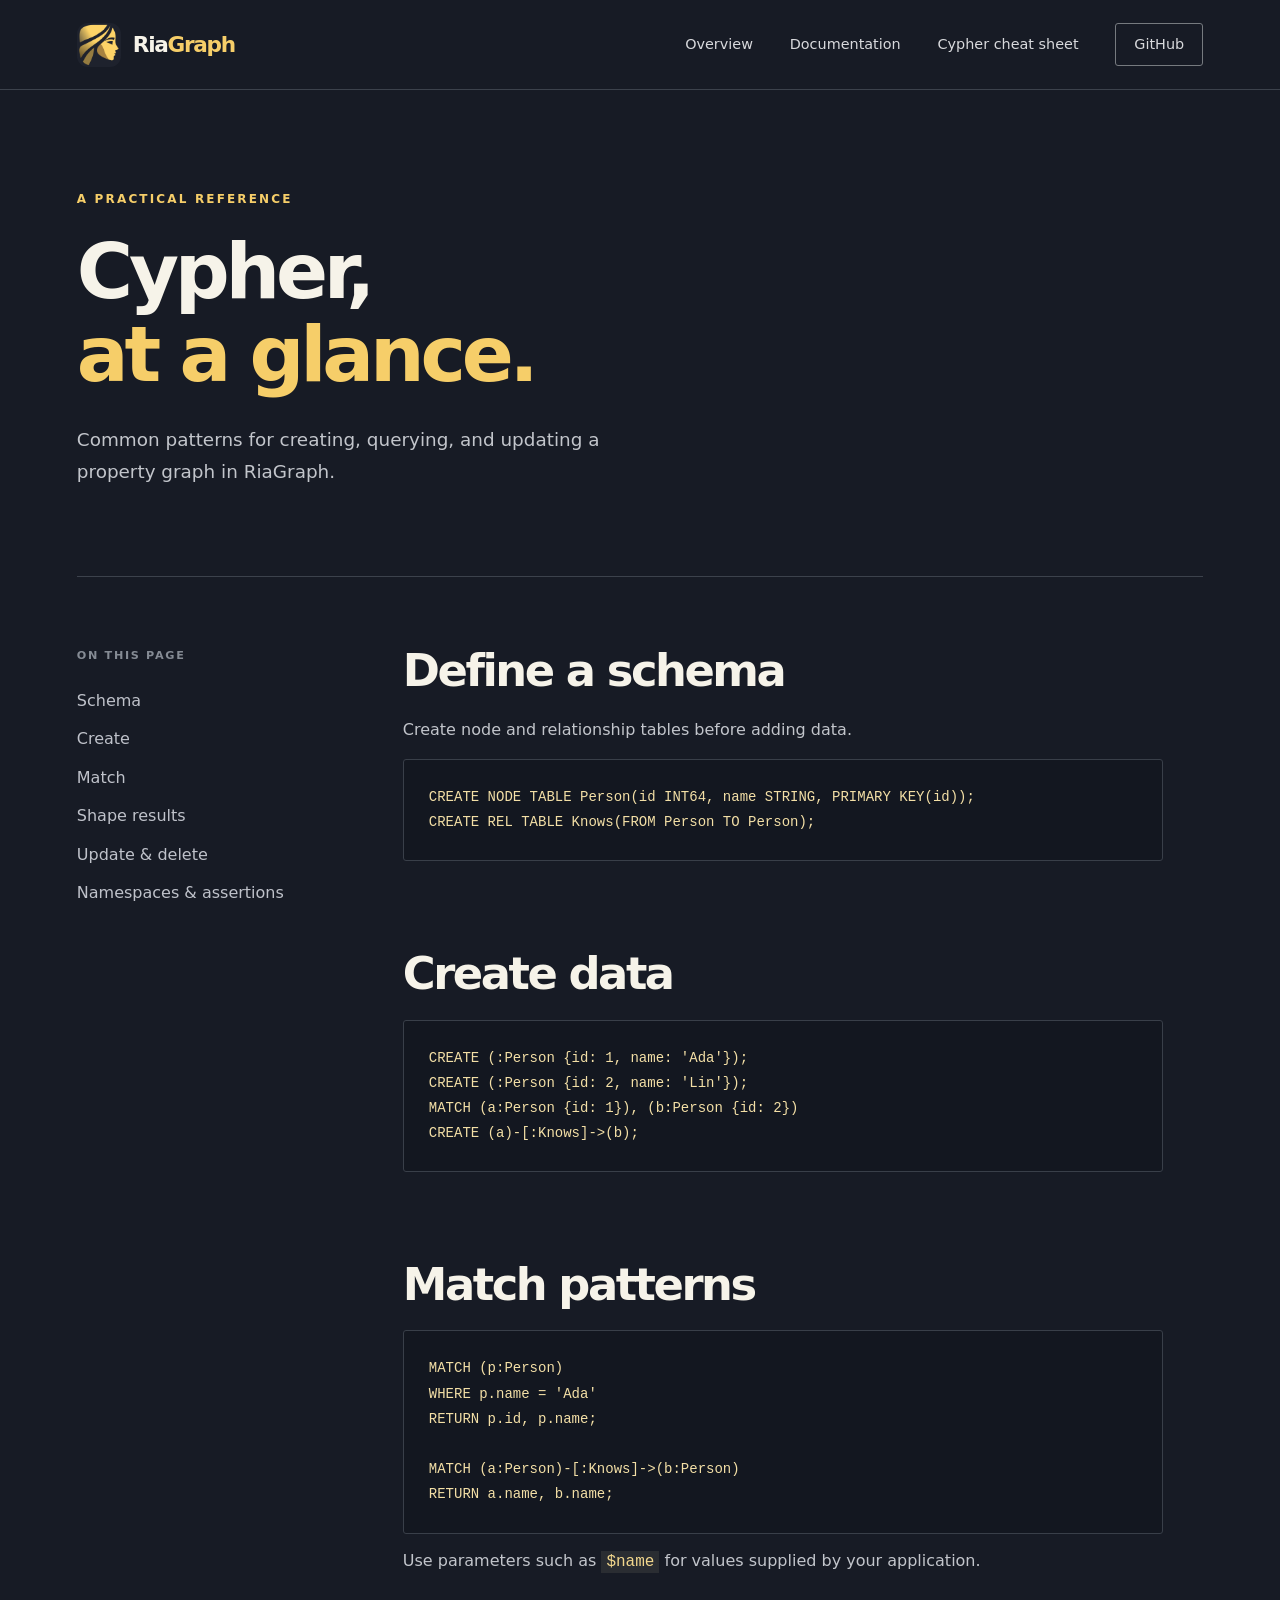
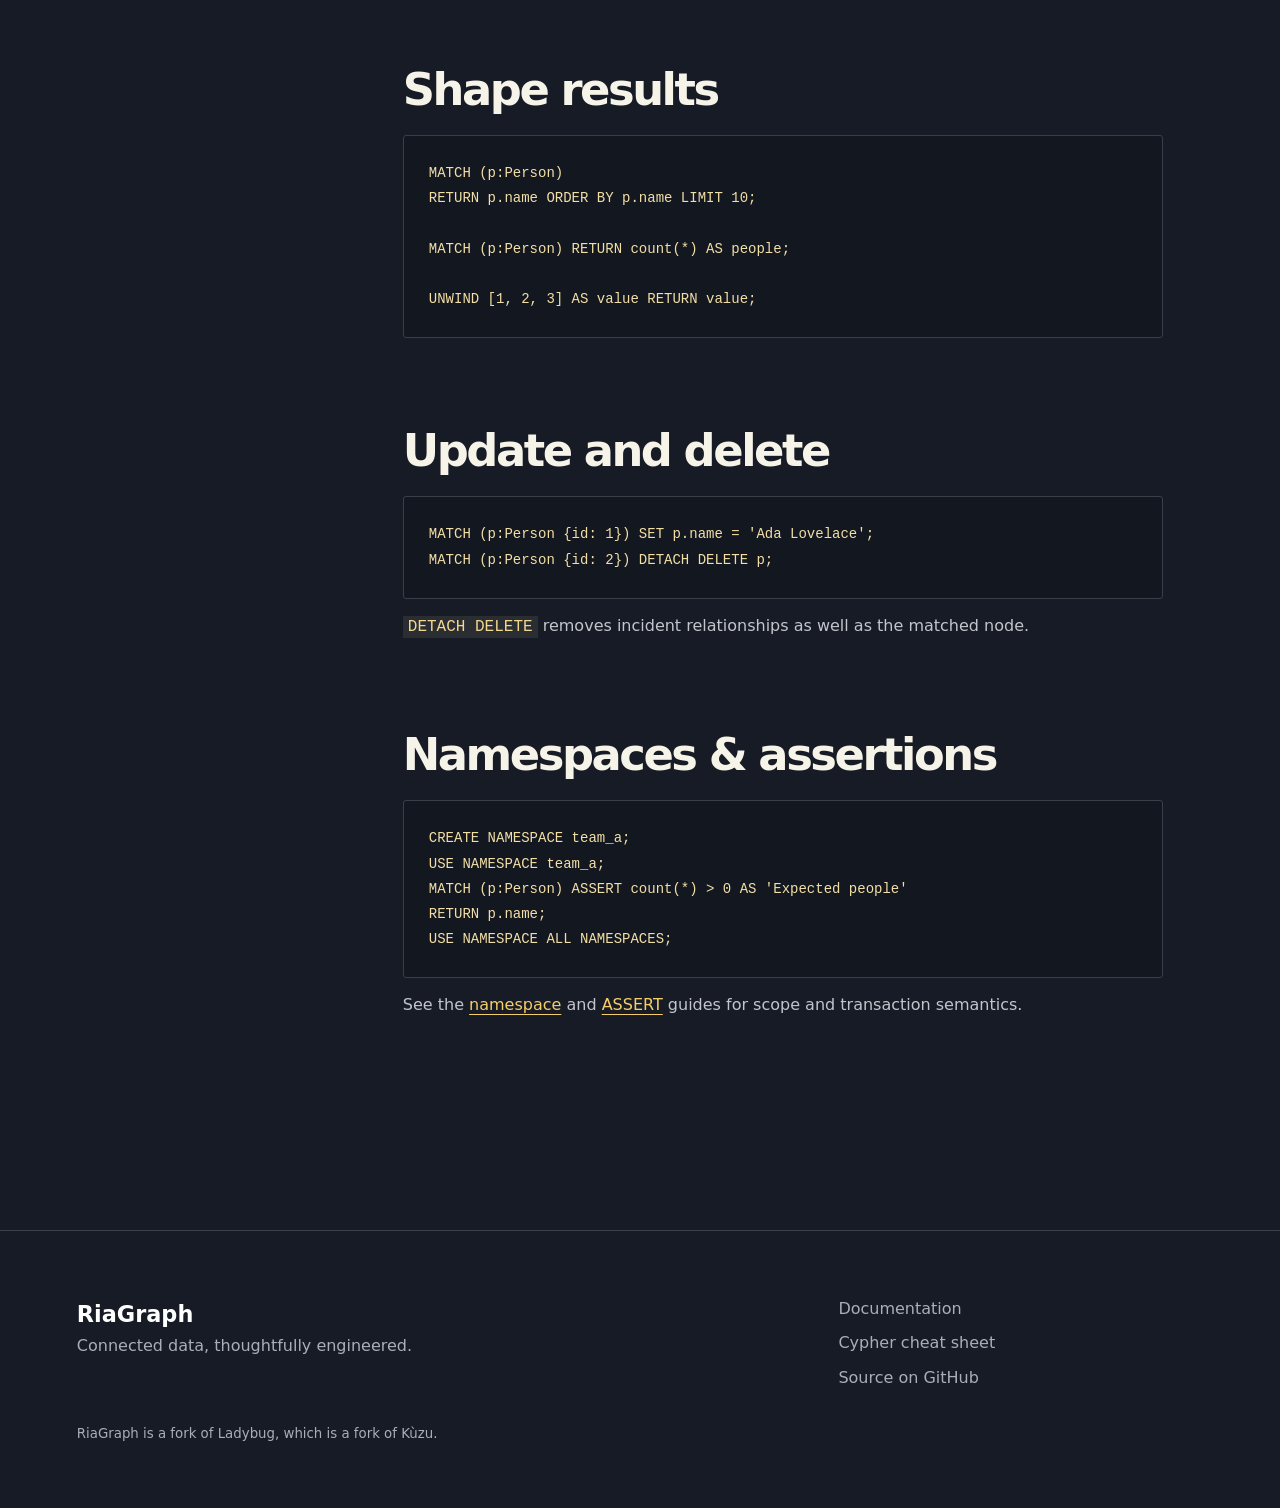
==== site/cheatsheet.html @ b0a26a6a "Build RiaGraph website and Pages workflow" ====
<!doctype html><html lang="en"><head><meta charset="utf-8"><meta name="viewport" content="width=device-width, initial-scale=1"><meta name="description" content="RiaGraph is an embedded graph database for connected data."><title>Cypher cheat sheet | RiaGraph</title><link rel="stylesheet" href="style.css"></head><body><header><a class="brand" href="index.html"><img src="riacore.png" alt=""><span>Ria<span>Graph</span></span></a><nav aria-label="Main navigation"><a href="index.html">Overview</a><a href="docs.html">Documentation</a><a href="cheatsheet.html">Cypher cheat sheet</a><a href="https://github.com/cntSafety/RiaGraph">GitHub</a></nav></header><main><section class="wrap doc-head"><p class="eyebrow">A PRACTICAL REFERENCE</p><h1>Cypher,<br><em>at a glance.</em></h1><p class="lede">Common patterns for creating, querying, and updating a property graph in RiaGraph.</p></section><div class="wrap doc-layout"><aside><strong>ON THIS PAGE</strong><a href="#schema">Schema</a><a href="#create">Create</a><a href="#match">Match</a><a href="#shape">Shape results</a><a href="#update">Update &amp; delete</a><a href="#scope">Namespaces &amp; assertions</a></aside><div class="prose"><section id="schema"><h2>Define a schema</h2><p>Create node and relationship tables before adding data.</p><pre><code>CREATE NODE TABLE Person(id INT64, name STRING, PRIMARY KEY(id));
CREATE REL TABLE Knows(FROM Person TO Person);</code></pre></section><section id="create"><h2>Create data</h2><pre><code>CREATE (:Person {id: 1, name: &#x27;Ada&#x27;});
CREATE (:Person {id: 2, name: &#x27;Lin&#x27;});
MATCH (a:Person {id: 1}), (b:Person {id: 2})
CREATE (a)-[:Knows]-&gt;(b);</code></pre></section><section id="match"><h2>Match patterns</h2><pre><code>MATCH (p:Person)
WHERE p.name = &#x27;Ada&#x27;
RETURN p.id, p.name;

MATCH (a:Person)-[:Knows]-&gt;(b:Person)
RETURN a.name, b.name;</code></pre><p>Use parameters such as <code>$name</code> for values supplied by your application.</p></section><section id="shape"><h2>Shape results</h2><pre><code>MATCH (p:Person)
RETURN p.name ORDER BY p.name LIMIT 10;

MATCH (p:Person) RETURN count(*) AS people;

UNWIND [1, 2, 3] AS value RETURN value;</code></pre></section><section id="update"><h2>Update and delete</h2><pre><code>MATCH (p:Person {id: 1}) SET p.name = &#x27;Ada Lovelace&#x27;;
MATCH (p:Person {id: 2}) DETACH DELETE p;</code></pre><p><code>DETACH DELETE</code> removes incident relationships as well as the matched node.</p></section><section id="scope"><h2>Namespaces &amp; assertions</h2><pre><code>CREATE NAMESPACE team_a;
USE NAMESPACE team_a;
MATCH (p:Person) ASSERT count(*) &gt; 0 AS &#x27;Expected people&#x27;
RETURN p.name;
USE NAMESPACE ALL NAMESPACES;</code></pre><p>See the <a href="docs.html#namespaces">namespace</a> and <a href="docs.html#assert">ASSERT</a> guides for scope and transaction semantics.</p></section></div></div></main><footer><div><strong>RiaGraph</strong><p>Connected data, thoughtfully engineered.</p></div><div><a href="docs.html">Documentation</a><a href="cheatsheet.html">Cypher cheat sheet</a><a href="https://github.com/cntSafety/RiaGraph">Source on GitHub</a></div><small>RiaGraph is a fork of Ladybug, which is a fork of Kùzu.</small></footer></body></html>
---- site/style.css ----
﻿:root{color-scheme:dark;--bg:#171b25;--panel:#202632;--ink:#f6f3e9;--muted:#b9bec8;--gold:#f6ce69;--line:#3c424c}*{box-sizing:border-box}html{scroll-behavior:smooth}body{margin:0;background:var(--bg);color:var(--ink);font:16px/1.65 system-ui,-apple-system,'Segoe UI',sans-serif}a{color:inherit;text-decoration:none}a:hover{text-decoration:underline}header{height:90px;max-width:1440px;margin:auto;padding:0 6%;display:flex;align-items:center;justify-content:space-between;border-bottom:1px solid var(--line)}.brand{display:flex;align-items:center;gap:12px;font-weight:750;font-size:1.35rem;letter-spacing:-.06em}.brand img{width:44px;border-radius:11px}.brand span span{color:var(--gold)}nav{display:flex;gap:2.3rem;align-items:center;color:#d8d9dc;font-size:.9rem}nav a:last-child{border:1px solid #767a7f;border-radius:3px;padding:9px 18px}.wrap{width:min(1200px,88%);margin:auto}.hero{min-height:615px;display:grid;grid-template-columns:1.1fr .9fr;align-items:center;gap:4rem;padding:75px 0}.eyebrow{font-size:.75rem;letter-spacing:.18em;font-weight:750;color:var(--gold);margin:0 0 1.3rem}h1,h2,h3,p{margin-top:0}h1,h2{letter-spacing:-.055em;line-height:1.08}h1{font-size:clamp(3.8rem,7vw,6.8rem);margin-bottom:1.7rem}h1 em{font-style:normal;color:var(--gold)}h2{font-size:clamp(2.4rem,4vw,4rem);margin-bottom:1.3rem}h3{font-size:1.23rem;letter-spacing:-.03em}.lede{font-size:1.15rem;line-height:1.75;max-width:590px;color:#c2c5cb}.actions{display:flex;align-items:center;gap:2rem;margin:2.3rem 0 3.5rem}.button{display:inline-block;background:var(--gold);color:#171b25;font-weight:700;padding:14px 22px;border-radius:3px}.button:hover{background:#ffe09a;text-decoration:none}.textlink{color:var(--gold);font-weight:650;border-bottom:1px solid #ac9252;padding-bottom:4px}.hero-note{font-size:.7rem;letter-spacing:.17em;color:#a3a7af}.hero-note span{color:var(--gold);padding:0 .7rem}.graphic{height:440px;position:relative;background:radial-gradient(circle at center,#3c382d 0,#252831 46%,transparent 72%)}.orbit{position:absolute;inset:13%;border:1px solid #746845;border-radius:50%;transform:rotate(-29deg) scaleY(.48)}.orbit.two{transform:rotate(44deg) scaleY(.67);inset:20%}.node{position:absolute;width:62px;height:62px;display:grid;place-items:center;background:var(--gold);color:#20232a;border-radius:50%;font-family:monospace;font-weight:bold;box-shadow:0 0 45px #e6bd4c38}.n1{left:44%;top:19%;width:88px;height:88px}.n2{left:13%;top:49%}.n3{right:12%;top:53%}.n4{left:45%;bottom:9%;width:45px;height:45px;background:#b2924f}.graphic-label{position:absolute;right:1%;top:5%;font:11px/1.6 monospace;letter-spacing:.15em;color:#a39b83}.graphic-label strong{color:#eee2bd}.band{background:#f4ce70;color:#24242a}.band-inner{display:flex;justify-content:space-between;align-items:center;gap:2rem;padding:22px 0}.band span{font-size:.72rem;letter-spacing:.14em;font-weight:800}.band p{margin:0;font-size:1rem}.section{padding:110px 0}.section-heading{max-width:690px}.section-heading>p:last-child,.story p,.row p{color:var(--muted);font-size:1.05rem}.features{display:grid;grid-template-columns:repeat(3,1fr);gap:3rem;margin-top:65px}.features article{border-top:1px solid var(--line);padding-top:27px}.features p{color:var(--muted)}.feature-icon{color:var(--gold);font-size:2rem}.story{background:#232934;padding:100px 0}.story-grid,.split{display:grid;grid-template-columns:1fr 1fr;gap:6rem;align-items:center}.story p{max-width:460px}.code-window{background:#171b25;border:1px solid #444a52;box-shadow:0 25px 65px #0004}.window-top{padding:15px 19px;border-bottom:1px solid #3c424c;display:flex;gap:6px;align-items:center}.window-top span{width:7px;height:7px;border-radius:50%;background:#9a8557}.window-top small{margin-left:auto;color:#92959c;letter-spacing:.15em}pre{padding:25px;overflow:auto;background:#131720;color:#f3dfa6;font:14px/1.8 ui-monospace,Consolas,monospace;border:1px solid #393f49;border-radius:3px}code{font-family:ui-monospace,Consolas,monospace}.code-window pre{border:0;margin:0;background:transparent;padding:36px}.row{border-top:1px solid var(--line);padding:24px 0}.row a,.prose a{color:var(--gold);text-decoration:underline;text-underline-offset:4px}.cta{background:#f4ce70;color:#1a1d24;padding:65px;margin-bottom:100px}.cta .eyebrow{color:#544216}.cta p:not(.eyebrow){max-width:580px}.dark-button{background:#1a1d24;color:white}footer{border-top:1px solid var(--line);padding:65px 6%;display:grid;grid-template-columns:2fr 1fr;gap:2rem;color:#aaaeb6}footer strong{font-size:1.4rem;color:white}footer div:nth-child(2){display:flex;flex-direction:column;gap:.5rem}footer small{grid-column:1/-1}.doc-head{padding:100px 0 70px;border-bottom:1px solid var(--line)}.doc-head h1{font-size:clamp(3.5rem,6vw,5.5rem)}.doc-layout{display:grid;grid-template-columns:230px minmax(0,760px);gap:6rem;padding:70px 0 120px}.doc-layout aside{display:flex;flex-direction:column;gap:12px;align-self:start;position:sticky;top:30px;color:#bfc2ca}.doc-layout aside strong{font-size:.7rem;letter-spacing:.15em;color:#858b94;margin-bottom:10px}.prose section{padding:0 0 75px;scroll-margin-top:30px}.prose h2{font-size:2.8rem}.prose h3{margin-top:2rem}.prose p{color:#c2c5cb}.prose p code{color:#f2d78d;background:#2a2d32;padding:2px 5px}.note{background:#292e36;border-left:3px solid var(--gold);padding:22px;margin:30px 0}.note p{margin:6px 0 0}@media(max-width:760px){header{height:auto;padding:18px 6%;align-items:flex-start;gap:1rem;flex-direction:column}nav{gap:1rem;flex-wrap:wrap;font-size:.85rem}nav a:last-child{padding:0;border:0}.hero{grid-template-columns:1fr;gap:1rem;padding:65px 0}.graphic{height:300px}.band-inner{display:block}.band p{margin-top:.5rem}.features,.story-grid,.split{grid-template-columns:1fr;gap:2rem}.features{margin-top:35px}.section,.story{padding:70px 0}.cta{padding:35px;margin-bottom:60px}.doc-layout{grid-template-columns:1fr;gap:35px}.doc-layout aside{position:static;flex-direction:row;flex-wrap:wrap;gap:10px 20px}.doc-layout aside strong{width:100%}footer{grid-template-columns:1fr}footer small{grid-column:auto}}
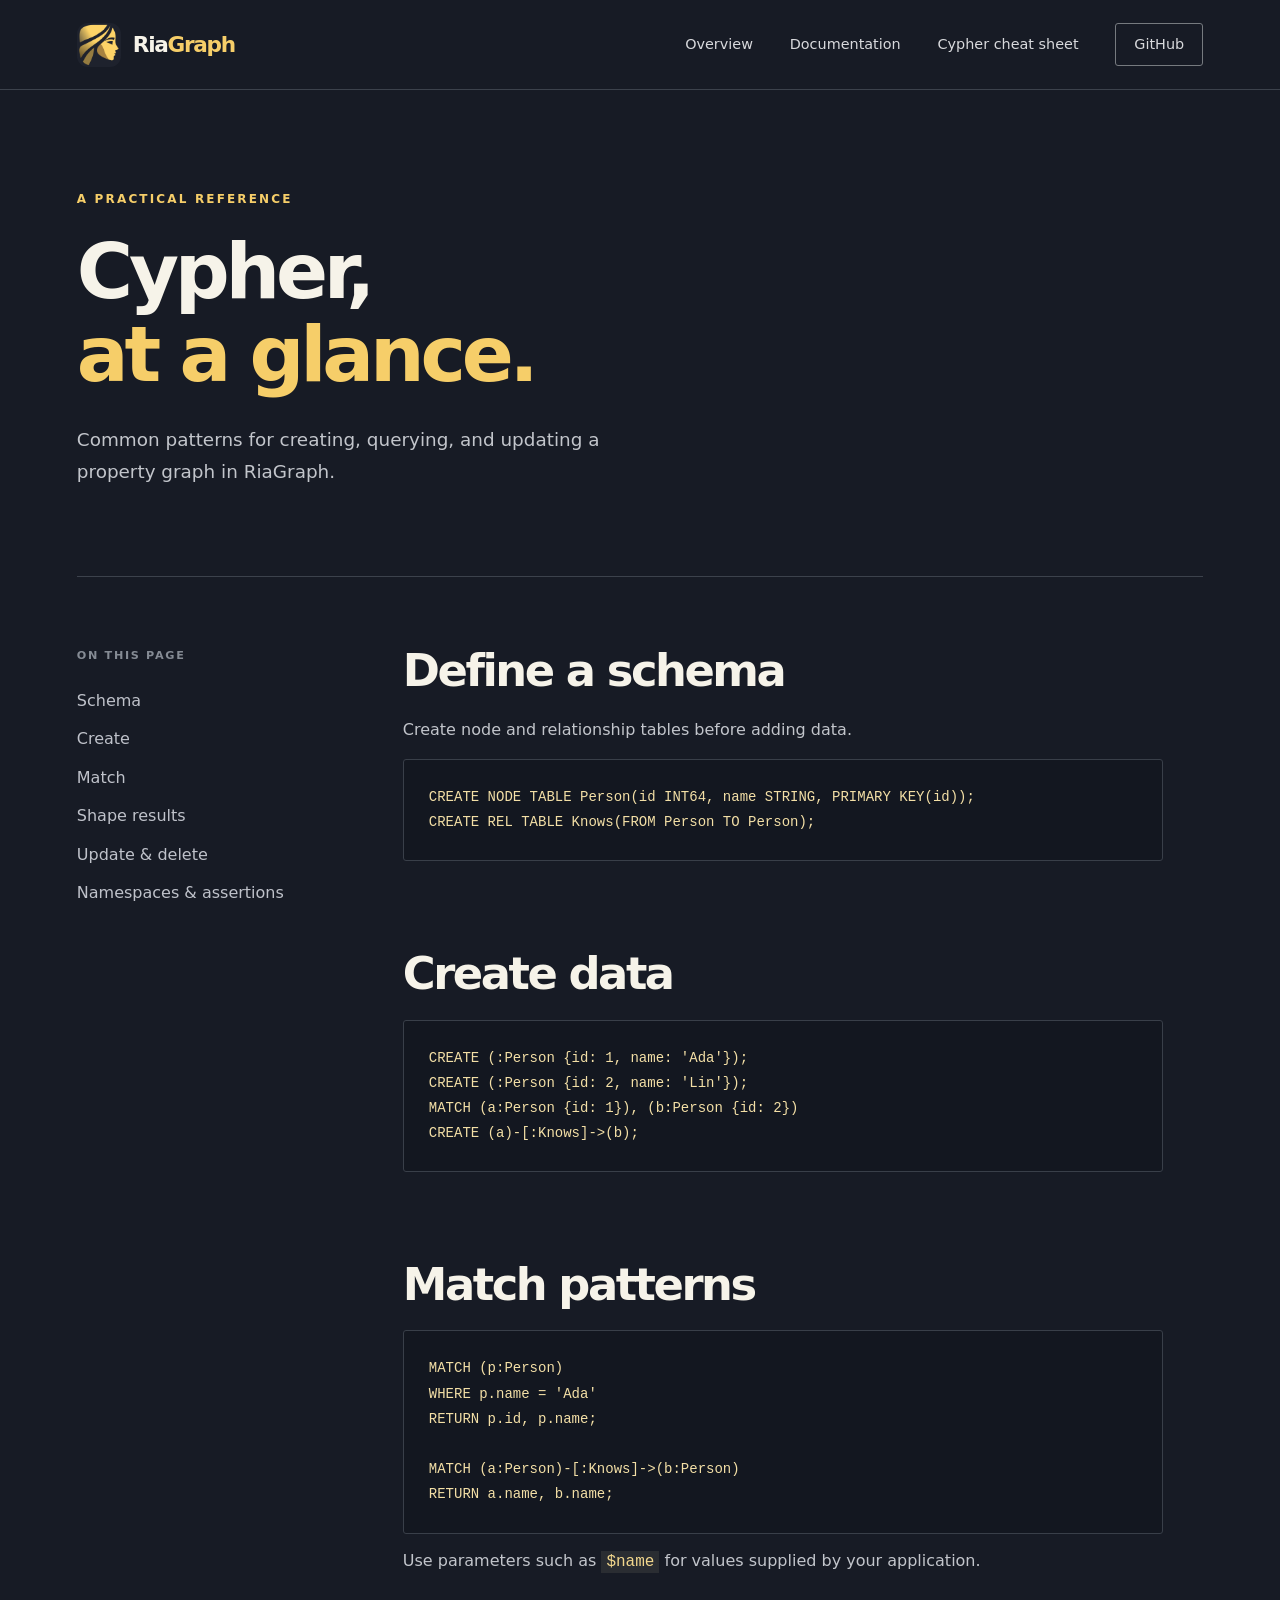
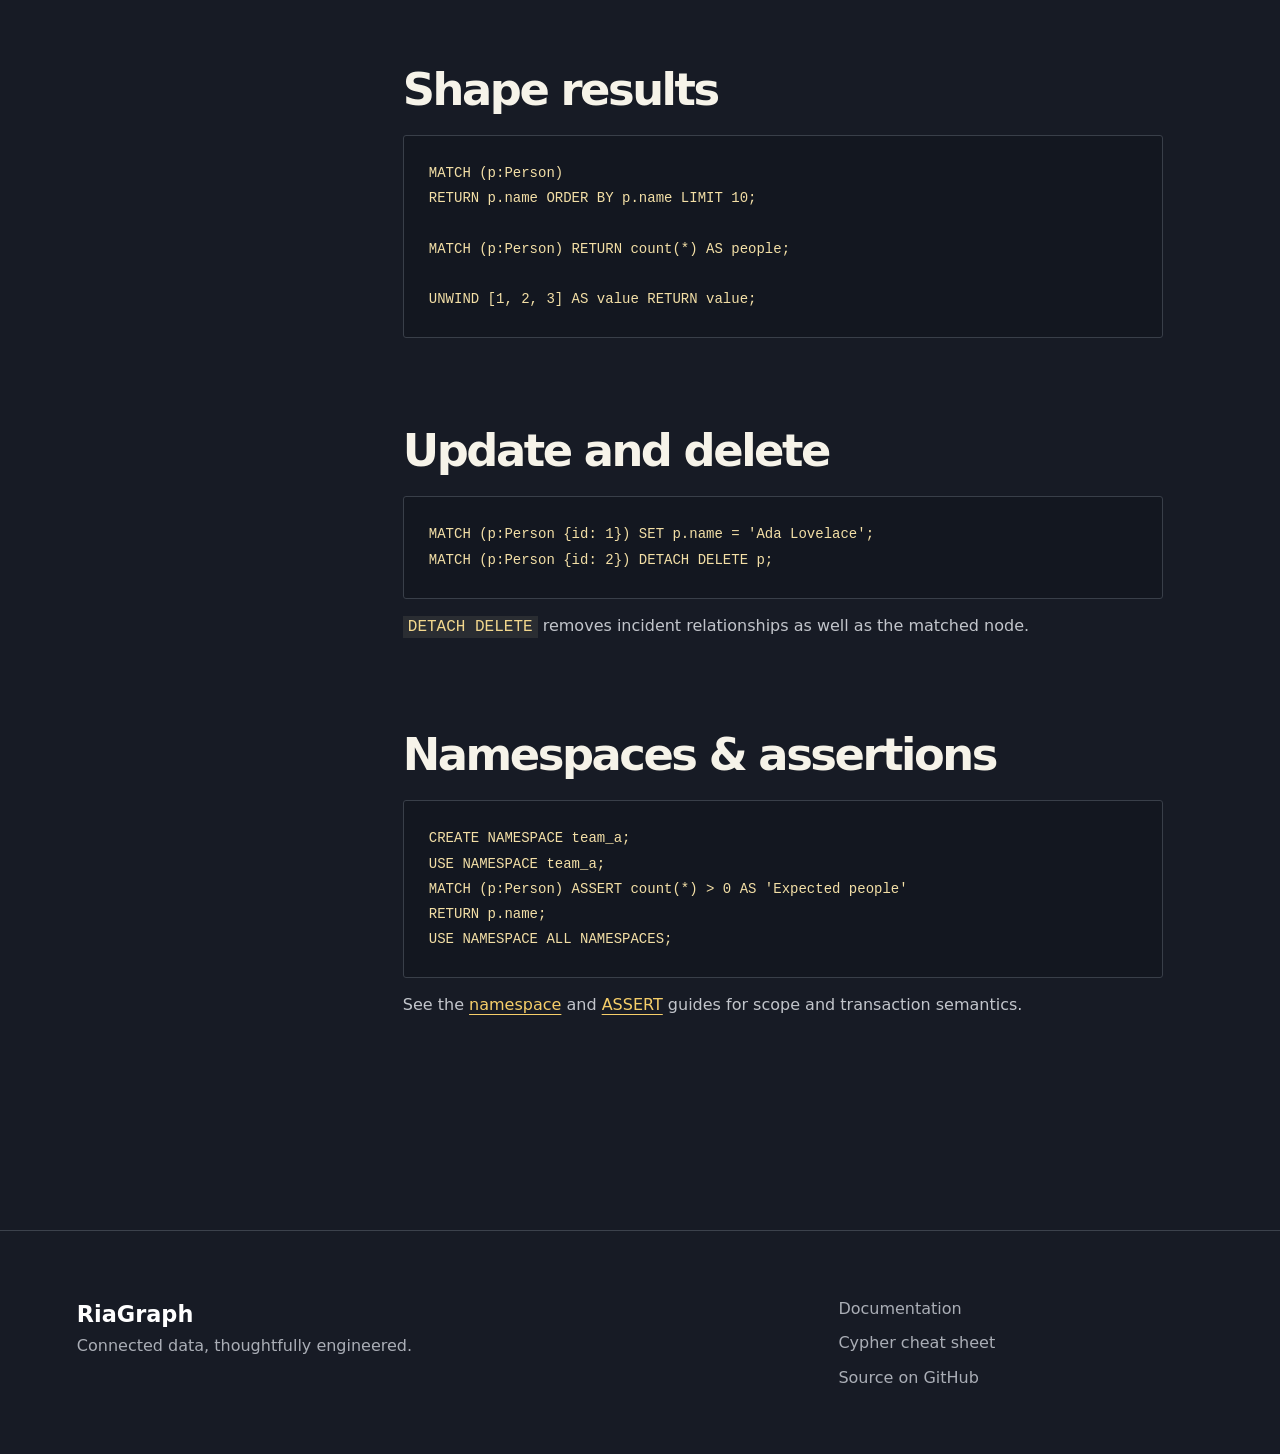
==== commit 8c4ac3b8: "Remove fork attribution from footer" ====
--- a/site/cheatsheet.html
+++ b/site/cheatsheet.html
@@ -17,4 +17,4 @@
 USE NAMESPACE team_a;
 MATCH (p:Person) ASSERT count(*) &gt; 0 AS &#x27;Expected people&#x27;
 RETURN p.name;
-USE NAMESPACE ALL NAMESPACES;</code></pre><p>See the <a href="docs.html#namespaces">namespace</a> and <a href="docs.html#assert">ASSERT</a> guides for scope and transaction semantics.</p></section></div></div></main><footer><div><strong>RiaGraph</strong><p>Connected data, thoughtfully engineered.</p></div><div><a href="docs.html">Documentation</a><a href="cheatsheet.html">Cypher cheat sheet</a><a href="https://github.com/cntSafety/RiaGraph">Source on GitHub</a></div><small>RiaGraph is a fork of Ladybug, which is a fork of Kùzu.</small></footer></body></html>+USE NAMESPACE ALL NAMESPACES;</code></pre><p>See the <a href="docs.html#namespaces">namespace</a> and <a href="docs.html#assert">ASSERT</a> guides for scope and transaction semantics.</p></section></div></div></main><footer><div><strong>RiaGraph</strong><p>Connected data, thoughtfully engineered.</p></div><div><a href="docs.html">Documentation</a><a href="cheatsheet.html">Cypher cheat sheet</a><a href="https://github.com/cntSafety/RiaGraph">Source on GitHub</a></div></footer></body></html>
